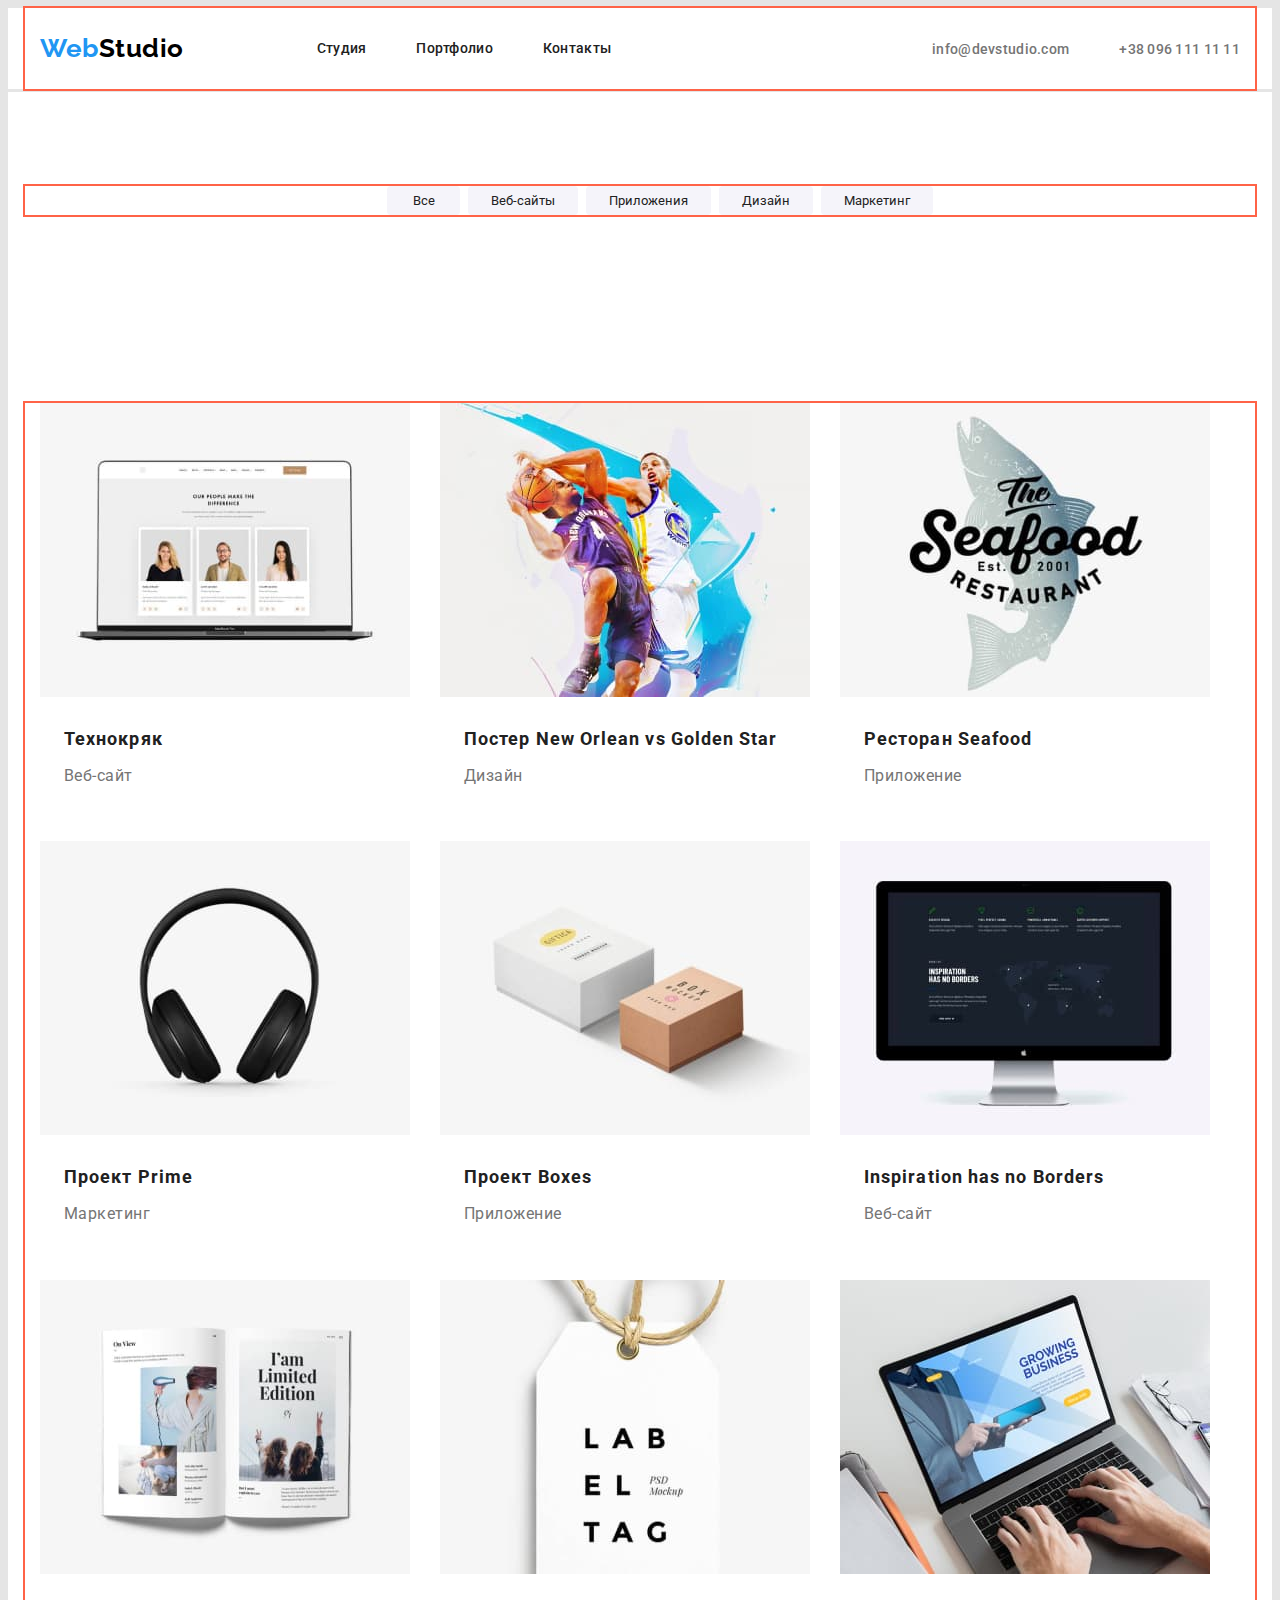
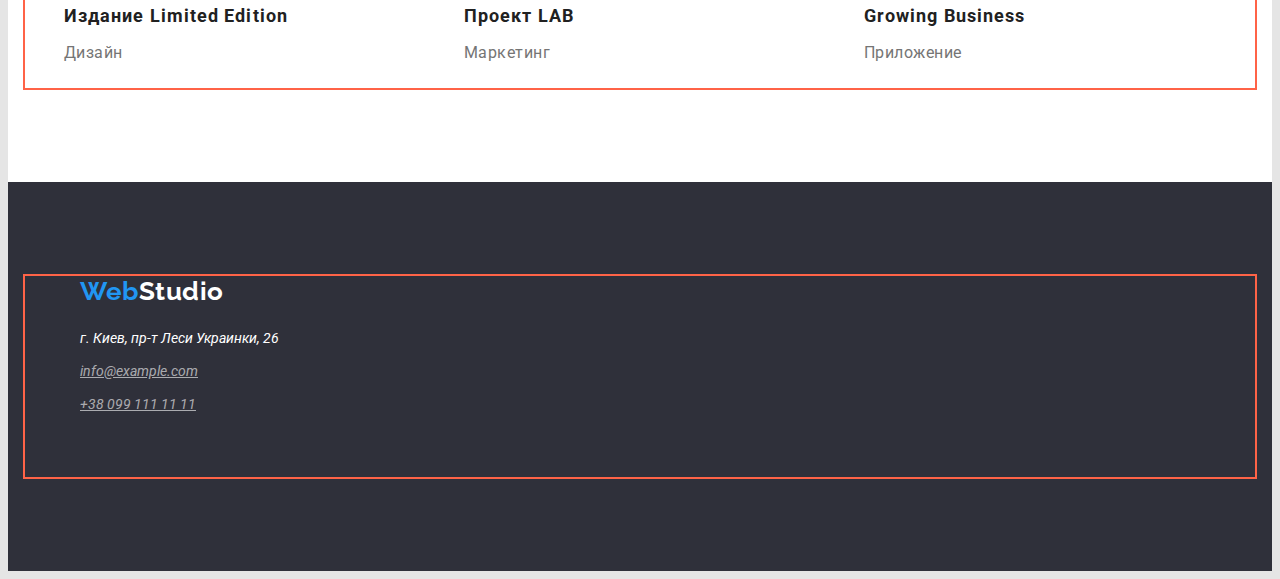
==== portfolio.html @ 7c9571c8 "Добавляет стили для геометрии и позиционирование с Flexbox" ====
<!DOCTYPE html>
<html lang="ru">
<head>
    <meta charset="UTF-8">
    <meta http-equiv="X-UA-Compatible" content="IE=edge">
    <meta name="viewport" content="width=device-width, initial-scale=1.0">
    <title>Document</title>
    <link rel="preconnect" href="https://fonts.googleapis.com">
    <link rel="preconnect" href="https://fonts.gstatic.com" crossorigin>
    <link href="https://fonts.googleapis.com/css2?family=Raleway:wght@700&family=Roboto:wght@400;500;700;900&display=swap" rel="stylesheet">
    <link rel="stylesheet" href="https://cdnjs.cloudflare.com/ajax/libs/modern-normalize/1.1.0/modern-normalize.min.css" integrity="sha512-wpPYUAdjBVSE4KJnH1VR1HeZfpl1ub8YT/NKx4PuQ5NmX2tKuGu6U/JRp5y+Y8XG2tV+wKQpNHVUX03MfMFn9Q==" crossorigin="anonymous" referrerpolicy="no-referrer" />
    <link rel="stylesheet" href="./css/styles.css"/>
</head>
<body>
     <!-- Шапка сайта -->
     <header class="page-header">
        <div class="container basic-nav">
        <a href="/" class="logo"><span class="web-logo">Web</span>Studio</a>
        <nav>
            <ul class="site-nav list">
                <li class="item"><a href="./index.html" class="link">Студия</a></li>
                <li class="item"><a href="./portfolio.html" class="link">Портфолио</a></li>
                <li class="item"><a href="/Контакты" class="link">Контакты</a></li>
            </ul>
        </nav> 
            <ul class="contact-nav list">
                <li class="item"><a href="mailto:info@devstudio.com" class="link">info@devstudio.com</a></li>
                <li class="item"><a href="tel:+380961111111" class="link">+38 096 111 11 11</a></li>
            </ul>
        </div>
    </header>
    <main>
     <!-- Кнопкы -->
        <section class="section btn">
            <div class="container">
            <h1 class="hide">Проекты</h1>
            <ul class="filters list">
                <li class="item"> <button type="button" class="portfolio-button">Все</button></li>
                <li class="item"> <button type="button" class="portfolio-button">Веб-сайты</button></li>
                <li class="item"> <button type="button" class="portfolio-button">Приложения</button></li>
                <li class="item"> <button type="button" class="portfolio-button">Дизайн</button></li>
                <li class="item"> <button type="button" class="portfolio-button">Маркетинг</button></li>
            </ul>
        </div>
        </section>
     <!-- Проекты --> 
        <section class="section project">
            <div class="container">
            <ul class="projects list">
                <li class="item">
                    <img src="./images/img11.jpg"
                    alt="Ноутбук"
                    width="370"/>
                    <div class="content">
                    <h2 class="title">Технокряк</h2>
                    <p class="paper">Веб-сайт</p>
                </div>
                </li>
                <li class="item">
                    <img src="./images/img21.jpg"
                    alt="Баскетболисты"
                    width="370"/>
                    <div class="content">
                    <h2 class="title">Постер New Orlean vs Golden Star</h2>
                    <p class="paper">Дизайн</p>
                    </div>
                </li>
                <li class="item">
                    <img src="./images/img31.jpg"
                    alt="Логотип ресторана"
                    width="370"/>
                    <div class="content">
                    <h2 class="title">Ресторан Seafood</h2>
                    <p class="paper">Приложение</p>
                    </div>
                </li>
                <li class="item">
                    <img src="./images/img41.jpg"
                    alt="Наушники"
                    width="370"/>
                    <div class="content">
                    <h2 class="title">Проект Prime</h2>
                    <p class="paper">Маркетинг</p>
                    </div>
                </li>
                <li class="item">
                    <img src="./images/img51.jpg"
                    alt="Коробки"
                    width="370"/>
                    <div class="content">
                    <h2 class="title">Проект Boxes</h2>
                    <p class="paper">Приложение</p>
                    </div>
                </li>
                <li class="item">
                    <img src="./images/img61.jpg"
                    alt="Монитор"
                    width="370"/>
                    <div class="content">
                    <h2 class="title">Inspiration has no Borders</h2>
                    <p class="paper">Веб-сайт</p>
                    </div>
                </li>
                <li class="item">
                    <img src="./images/img71.jpg"
                    alt="Журнал"
                    width="370"/>
                    <div class="content">
                    <h2 class="title">Издание Limited Edition</h2>
                    <p class="paper">Дизайн</p>
                    </div>
                </li>
                <li class="item">
                    <img src="./images/img81.jpg"
                    alt="Лейбл"
                    width="370"/>
                    <div class="content">
                    <h2 class="title">Проект LAB</h2>
                    <p class="paper">Маркетинг</p>
                    </div>
                </li>
                <li class="item">
                    <img src="./images/img91.jpg"
                    alt="Компьютер"
                    width="370"/>
                    <div class="content">
                    <h2 class="title">Growing Business</h2>
                    <p class="paper">Приложение</p>
                    </div>
                </li>
            </ul>
        </div>
        </section>

    </main>
    <footer class="footer section">
        <div class="container footer-li">
        <a href="/" class="logo logo-footer"><span class="web-logo">Web</span><span class="studio-logo">Studio</span></a>
        <address>
            <ul class="footer-nav list ">
                <li class="item">г. Киев, пр-т Леси Украинки, 26</li>
                <li class="item"><a href="mailto:info@example.com" class="link">info@example.com</a></li>
                <li class="item"><a href="tel:+380991111111" class="link">+38 099 111 11 11</a></li>
            </ul> 
        </div>
        </address>
    </footer>
</body>
</html>
---- css/styles.css ----
:root {
    --primary-text-color: #757575;
    --primary-background-color: #E5E5E5;
    --accent-color: #2196F3;
    --primary-white-color: #FFFFFF;
    --primary-section-color: #2F303A;
    --primary-title-color: #212121;
    --primary-black-color: #000000;
}

body {
    background-color: var(--primary-background-color);
    color: var(--primary-text-color);
    font-family: Roboto, Helvetica, sans-serif;
}

h1,
h2,
h3,
p,
ul {
    margin: 0;
}

.hide {
    display: none;
}

.list {
    list-style: none;
}

  /* Site nav */ 

.logo {
    color: var(--primary-black-color);
    font-family: Raleway, sans-serif;
    font-size: 26px;
    font-weight: 700;
    line-height: 1.2;
    letter-spacing: 0.02em;
    text-decoration: none;
}

.web-logo{
    color: var(--accent-color);
}

.studio-logo {
    color: var(--primary-white-color);
}

 /* Page-header */

 .page-header {
     background-color: var(--primary-white-color);
     border-bottom: 3px solid var(--primary-background-color);
 }

 /* Basic-nav*/

.basic-nav {
    display: flex;
    align-items: center;
}

  /* Container*/ 

 .container {
     margin-left: auto;
     margin-right: auto;
     width: 1200px;
     padding-left: 15px;
     padding-right: 15px;
     
     outline: 2px solid tomato;
 }

.site-nav .link {
     display: block;
     padding-top: 32px;
     padding-bottom: 32px;

    color: var(--primary-title-color);
    font-size: 14px;
    font-weight: 500;
    line-height: 1.2;
    letter-spacing: 0.02em;
    text-decoration: none;
}

.site-nav {
    display: flex;
    margin-left: 93px;
}

.site-nav .item:not(:last-child) {
    margin-right: 50px;
}
 
.site-nav .link:hover,
.site-nav .link:focus {
    color: var(--accent-color);
}

 /* Contact nav*/

.contact-nav .link {
    color: var(--primary-text-color);
    font-size: 14px;
    font-weight: 500;
    line-height: 1.2;
    letter-spacing: 0.02em;
    text-decoration: none;
}

.contact-nav {
    display: flex;
    margin-left: auto;
}

.contact-nav .item + .item {
    margin-left: 50px;
}

.contact-nav .link:hover,
.contact-nav .link:focus {
    color: var(--accent-color);
}

.title {
    color: var(--primary-title-color);
}

 /*Hero*/

.hero { 
    text-align: center;
    background-color: var(--primary-section-color);
}

.hero-title {
    color: var(--primary-white-color);
    font-size: 44px;
    font-weight: 900;
    line-height: 1.4;
    letter-spacing: 0.06em;

    margin-bottom: 35px;
}

  /* Section*/

.section {
    padding-top: 94px;
    padding-bottom: 94px;
}

 /*Skills*/

 .skill  {
    background-color: var(--primary-white-color);
 } 

 .skills {
    display: flex;
    margin-right: -15px;
 }

.skills .item {
    width: 270px;
    margin-right: 15px;
}

.skills .title {
    font-size: 14px;
    font-weight: 700;
    line-height: 1.2;
    letter-spacing: 0.03em;
    text-align: left;

    margin-bottom: 10px;
}

.skills .paper { 
    font-size: 14px;
    line-height: 1.7;
    letter-spacing: 0.03em;
    text-align: left;
}

 /*Work*/

.work {
    background-color: var(--primary-white-color);
}

.work .title {
    font-size: 36px;
    font-weight: 700;
    line-height: 1.2;
    letter-spacing: 0.03em;
    text-align: center;

    margin-bottom: 50px;
}

.work-li { 
    display: flex;
    padding: 0;
}

.work-li .item {
    margin-right: 30px;

}

.work-li .item:nth-child(3n) {
   margin-right: 0;
}

 /*Team*/

.team .main-title { 
    color: var(--primary-black-color);
    font-size: 36px;
    font-weight: 700;
    line-height: 1.2;
    letter-spacing: 0.03em;
    text-align: center;

    margin-bottom: 50px;
}

.team {
    display: flex;
    padding: 0;

}

.team .item {
    background-color: var(--primary-white-color);
    border-bottom: 1px solid ;
    border-radius: 3px;
    margin-bottom: 94px;
    margin-right: 30px;
}

.team .item:last-child {
    margin-right: 0;
}

.name {
    text-align: center;
    margin-top: 30px;
    margin-bottom: 30px;
}

.team .title {
    font-size: 16px;
    font-weight: 500;
    line-height: 1.2;
    letter-spacing: 0.03em;

    margin-bottom: 10px;
}

.team .paper {
    font-size: 16px;
    line-height: 1.2;
    letter-spacing: 0.03em;

    margin-bottom: 30px;
}

 /*Button*/

.primary-button {
    display: inline-block;
    border-radius: 4px;
    padding: 10px 32px;
    min-width: 200px;
    text-align: center;
    min-height: 50px;
    
    color: var(--primary-white-color);
    background-color: var(--accent-color);
    border: 1px solid transparent;
    font-family: inherit;
    cursor: pointer;
}

.primary-button:hover,
.primary-button:focus {
    background-color: var(--primary-white-color);
    color: var(--accent-color);
}

.portfolio-button {
    display: inline-block;
    border-radius: 4px;
    padding: 6px 22px;
    min-width: 73px;
    text-align: center;

    color: var(--primary-title-color);
    background-color: #F5F4FA;
    border: 1px solid transparent;
    cursor: pointer;
    font-family: inherit;
}

.btn {
    background-color: var(--primary-white-color);
}

.filters {
    display: flex;
    justify-content: center;
}

.filters .item {
    margin-right: 8px;
}

.filters .item:last-child {
margin-right: 0;
}

.filters .portfolio-button:hover,
.filters .portfolio-button:focus {
    background-color :var(--accent-color);
}

 /*Projects*/

.project {
    background-color: var(--primary-white-color);
}
 
.projects {
    display: flex;
    flex-wrap: wrap;
    padding: 0;
}

.projects .item {
    width: 370px;
    margin-right: 30px;
    margin-bottom: 30px;
}

.projects .item:nth-child(3n) {
    margin-right: 0;
}

.projects .item:nth-last-child(-n+3) {
    margin-bottom: 0;
}

.projects .title {
    font-size: 18px;
    font-weight: 700;
    line-height: 2;
    letter-spacing: 0.06em;
    
    margin-bottom: 4px;
}

.projects .paper {
    font-size: 16px;
    line-height: 1.9;
    letter-spacing: 0.03em;

    margin-bottom: 20px;
}

.content {
    margin: 20px 24px;
}

 /*Footer nav*/

.footer {
    background-color: var(--primary-section-color);
}

.logo-footer {
    display: block;
    margin-bottom: 20px;
    margin-left: 40px;
}

.footer-li {
   display: flex;
   flex-direction: column;
}

.footer-li .item {
    margin-bottom: 9px;
    display: block;
}

.footer-li .item:last-child {
    margin-bottom: 60px;
}

 .footer-nav {
    color: var(--primary-white-color);
    font-size: 14px;
    line-height: 1.7;
}

.footer-nav .link {
    color: #FFFFFF99;
}

.footer-nav .link:hover,
.footer-nav .link:focus {
    color :var(--accent-color);
}
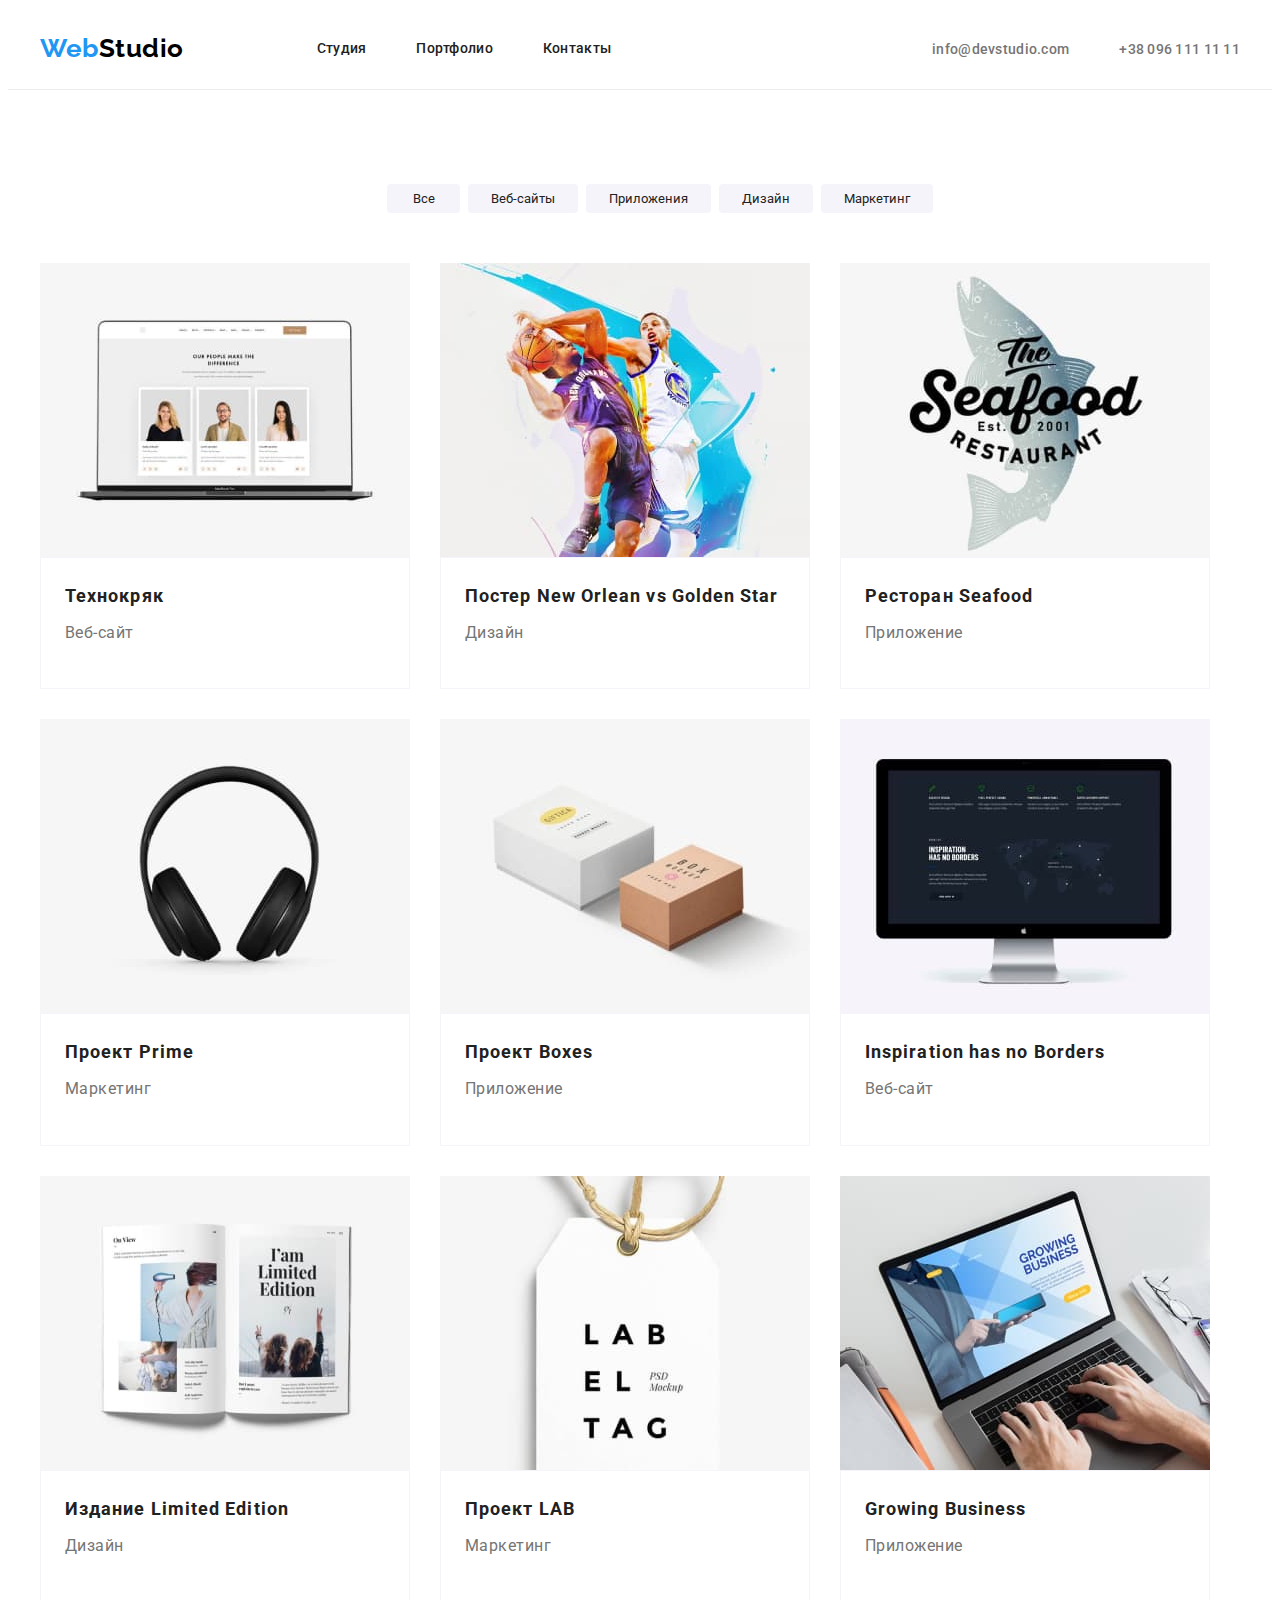
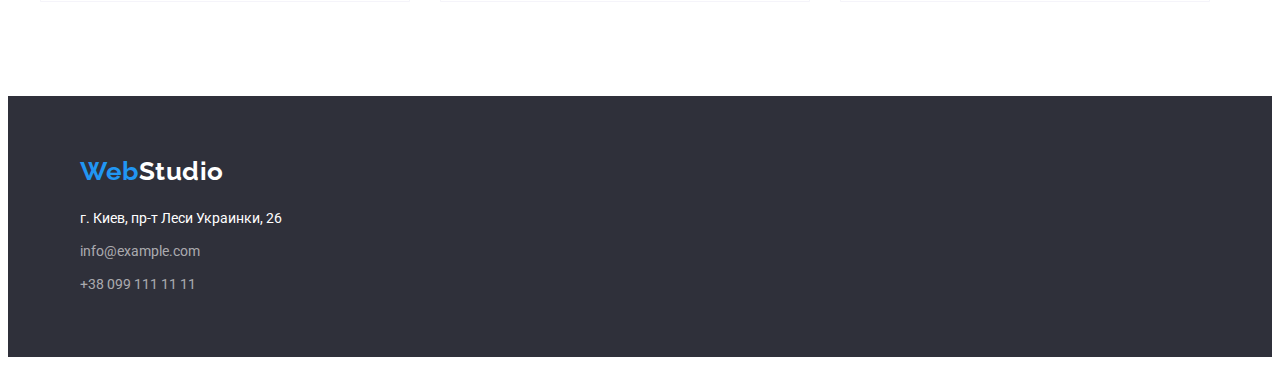
==== commit 6b7328ee: "Меняет стили" ====
--- a/portfolio.html
+++ b/portfolio.html
@@ -1,5 +1,6 @@
 <!DOCTYPE html>
 <html lang="ru">
+
 <head>
     <meta charset="UTF-8">
     <meta http-equiv="X-UA-Compatible" content="IE=edge">
@@ -7,22 +8,27 @@
     <title>Document</title>
     <link rel="preconnect" href="https://fonts.googleapis.com">
     <link rel="preconnect" href="https://fonts.gstatic.com" crossorigin>
-    <link href="https://fonts.googleapis.com/css2?family=Raleway:wght@700&family=Roboto:wght@400;500;700;900&display=swap" rel="stylesheet">
-    <link rel="stylesheet" href="https://cdnjs.cloudflare.com/ajax/libs/modern-normalize/1.1.0/modern-normalize.min.css" integrity="sha512-wpPYUAdjBVSE4KJnH1VR1HeZfpl1ub8YT/NKx4PuQ5NmX2tKuGu6U/JRp5y+Y8XG2tV+wKQpNHVUX03MfMFn9Q==" crossorigin="anonymous" referrerpolicy="no-referrer" />
-    <link rel="stylesheet" href="./css/styles.css"/>
+    <link
+        href="https://fonts.googleapis.com/css2?family=Raleway:wght@700&family=Roboto:wght@400;500;700;900&display=swap"
+        rel="stylesheet">
+    <link rel="stylesheet" href="https://cdnjs.cloudflare.com/ajax/libs/modern-normalize/1.1.0/modern-normalize.min.css"
+        integrity="sha512-wpPYUAdjBVSE4KJnH1VR1HeZfpl1ub8YT/NKx4PuQ5NmX2tKuGu6U/JRp5y+Y8XG2tV+wKQpNHVUX03MfMFn9Q=="
+        crossorigin="anonymous" referrerpolicy="no-referrer" />
+    <link rel="stylesheet" href="./css/styles.css" />
 </head>
+
 <body>
-     <!-- Шапка сайта -->
-     <header class="page-header">
+    <!-- Шапка сайта -->
+    <header class="page-header">
         <div class="container basic-nav">
-        <a href="/" class="logo"><span class="web-logo">Web</span>Studio</a>
-        <nav>
-            <ul class="site-nav list">
-                <li class="item"><a href="./index.html" class="link">Студия</a></li>
-                <li class="item"><a href="./portfolio.html" class="link">Портфолио</a></li>
-                <li class="item"><a href="/Контакты" class="link">Контакты</a></li>
-            </ul>
-        </nav> 
+            <a href="/" class="logo"><span class="web-logo">Web</span>Studio</a>
+            <nav>
+                <ul class="site-nav list">
+                    <li class="item"><a href="./index.html" class="link">Студия</a></li>
+                    <li class="item"><a href="./portfolio.html" class="link">Портфолио</a></li>
+                    <li class="item"><a href="/Контакты" class="link">Контакты</a></li>
+                </ul>
+            </nav>
             <ul class="contact-nav list">
                 <li class="item"><a href="mailto:info@devstudio.com" class="link">info@devstudio.com</a></li>
                 <li class="item"><a href="tel:+380961111111" class="link">+38 096 111 11 11</a></li>
@@ -30,120 +36,102 @@
         </div>
     </header>
     <main>
-     <!-- Кнопкы -->
-        <section class="section btn">
+        <!-- Кнопкы -->
+        <section class="section filters-progects">
             <div class="container">
-            <h1 class="hide">Проекты</h1>
-            <ul class="filters list">
-                <li class="item"> <button type="button" class="portfolio-button">Все</button></li>
-                <li class="item"> <button type="button" class="portfolio-button">Веб-сайты</button></li>
-                <li class="item"> <button type="button" class="portfolio-button">Приложения</button></li>
-                <li class="item"> <button type="button" class="portfolio-button">Дизайн</button></li>
-                <li class="item"> <button type="button" class="portfolio-button">Маркетинг</button></li>
-            </ul>
-        </div>
-        </section>
-     <!-- Проекты --> 
-        <section class="section project">
-            <div class="container">
-            <ul class="projects list">
-                <li class="item">
-                    <img src="./images/img11.jpg"
-                    alt="Ноутбук"
-                    width="370"/>
-                    <div class="content">
-                    <h2 class="title">Технокряк</h2>
-                    <p class="paper">Веб-сайт</p>
-                </div>
-                </li>
-                <li class="item">
-                    <img src="./images/img21.jpg"
-                    alt="Баскетболисты"
-                    width="370"/>
-                    <div class="content">
-                    <h2 class="title">Постер New Orlean vs Golden Star</h2>
-                    <p class="paper">Дизайн</p>
-                    </div>
-                </li>
-                <li class="item">
-                    <img src="./images/img31.jpg"
-                    alt="Логотип ресторана"
-                    width="370"/>
-                    <div class="content">
-                    <h2 class="title">Ресторан Seafood</h2>
-                    <p class="paper">Приложение</p>
-                    </div>
-                </li>
-                <li class="item">
-                    <img src="./images/img41.jpg"
-                    alt="Наушники"
-                    width="370"/>
-                    <div class="content">
-                    <h2 class="title">Проект Prime</h2>
-                    <p class="paper">Маркетинг</p>
-                    </div>
-                </li>
-                <li class="item">
-                    <img src="./images/img51.jpg"
-                    alt="Коробки"
-                    width="370"/>
-                    <div class="content">
-                    <h2 class="title">Проект Boxes</h2>
-                    <p class="paper">Приложение</p>
-                    </div>
-                </li>
-                <li class="item">
-                    <img src="./images/img61.jpg"
-                    alt="Монитор"
-                    width="370"/>
-                    <div class="content">
-                    <h2 class="title">Inspiration has no Borders</h2>
-                    <p class="paper">Веб-сайт</p>
-                    </div>
-                </li>
-                <li class="item">
-                    <img src="./images/img71.jpg"
-                    alt="Журнал"
-                    width="370"/>
-                    <div class="content">
-                    <h2 class="title">Издание Limited Edition</h2>
-                    <p class="paper">Дизайн</p>
-                    </div>
-                </li>
-                <li class="item">
-                    <img src="./images/img81.jpg"
-                    alt="Лейбл"
-                    width="370"/>
-                    <div class="content">
-                    <h2 class="title">Проект LAB</h2>
-                    <p class="paper">Маркетинг</p>
-                    </div>
-                </li>
-                <li class="item">
-                    <img src="./images/img91.jpg"
-                    alt="Компьютер"
-                    width="370"/>
-                    <div class="content">
-                    <h2 class="title">Growing Business</h2>
-                    <p class="paper">Приложение</p>
-                    </div>
-                </li>
-            </ul>
-        </div>
+                <h1 class="hide">Проекты</h1>
+                <ul class="filters list">
+                    <li class="item"> <button type="button" class="portfolio-button">Все</button></li>
+                    <li class="item"> <button type="button" class="portfolio-button">Веб-сайты</button></li>
+                    <li class="item"> <button type="button" class="portfolio-button">Приложения</button></li>
+                    <li class="item"> <button type="button" class="portfolio-button">Дизайн</button></li>
+                    <li class="item"> <button type="button" class="portfolio-button">Маркетинг</button></li>
+                </ul>
+                <!-- Проекты -->
+                <ul class="projects list">
+                    <li class="item">
+                        <img src="./images/img11.jpg" alt="Ноутбук" width="370" />
+                        <div class="content">
+                            <h2 class="projects-title">Технокряк</h2>
+                            <p class="description">Веб-сайт</p>
+                        </div>
+                    </li>
+                    <li class="item">
+                        <img src="./images/img21.jpg" alt="Баскетболисты" width="370" />
+                        <div class="content">
+                            <h2 class="projects-title">Постер New Orlean vs Golden Star</h2>
+                            <p class="description">Дизайн</p>
+                        </div>
+                    </li>
+                    <li class="item">
+                        <img src="./images/img31.jpg" alt="Логотип ресторана" width="370" />
+                        <div class="content">
+                            <h2 class="projects-title">Ресторан Seafood</h2>
+                            <p class="description">Приложение</p>
+                        </div>
+                    </li>
+                    <li class="item">
+                        <img src="./images/img41.jpg" alt="Наушники" width="370" />
+                        <div class="content">
+                            <h2 class="projects-title">Проект Prime</h2>
+                            <p class="description">Маркетинг</p>
+                        </div>
+                    </li>
+                    <li class="item">
+                        <img src="./images/img51.jpg" alt="Коробки" width="370" />
+                        <div class="content">
+                            <h2 class="projects-title">Проект Boxes</h2>
+                            <p class="description">Приложение</p>
+                        </div>
+                    </li>
+                    <li class="item">
+                        <img src="./images/img61.jpg" alt="Монитор" width="370" />
+                        <div class="content">
+                            <h2 class="projects-title">Inspiration has no Borders</h2>
+                            <p class="description">Веб-сайт</p>
+                        </div>
+                    </li>
+                    <li class="item">
+                        <img src="./images/img71.jpg" alt="Журнал" width="370" />
+                        <div class="content">
+                            <h2 class="projects-title">Издание Limited Edition</h2>
+                            <p class="description">Дизайн</p>
+                        </div>
+                    </li>
+                    <li class="item">
+                        <img src="./images/img81.jpg" alt="Лейбл" width="370" />
+                        <div class="content">
+                            <h2 class="projects-title">Проект LAB</h2>
+                            <p class="description">Маркетинг</p>
+                        </div>
+                    </li>
+                    <li class="item">
+                        <img src="./images/img91.jpg" alt="Компьютер" width="370" />
+                        <div class="content">
+                            <h2 class="projects-title">Growing Business</h2>
+                            <p class="description">Приложение</p>
+                        </div>
+                    </li>
+                </ul>
+            </div>
         </section>
 
     </main>
     <footer class="footer section">
         <div class="container footer-li">
-        <a href="/" class="logo logo-footer"><span class="web-logo">Web</span><span class="studio-logo">Studio</span></a>
-        <address>
-            <ul class="footer-nav list ">
-                <li class="item">г. Киев, пр-т Леси Украинки, 26</li>
-                <li class="item"><a href="mailto:info@example.com" class="link">info@example.com</a></li>
-                <li class="item"><a href="tel:+380991111111" class="link">+38 099 111 11 11</a></li>
-            </ul> 
+            <a href="/" class="logo logo-footer"><span class="web-logo">Web</span><span
+                    class="studio-logo">Studio</span></a>
+            <address>
+                <ul class="footer-nav list ">
+                    <li class="item"><a href="г. Киев, пр-т Леси Украинки, 26" class="link"><span class="adress-map">г.
+                                Киев, пр-т Леси
+                                Украинки, 26</span></a></li>
+                    <li class="item"><a href="mailto:info@example.com" class="link">info@example.com</a></li>
+                    <li class="item"><a href="tel:+380991111111" class="link">+38 099 111 11 11</a></li>
+                </ul>
         </div>
         </address>
     </footer>
 </body>
+
 </html>--- a/css/styles.css
+++ b/css/styles.css
@@ -1,6 +1,6 @@
 :root {
     --primary-text-color: #757575;
-    --primary-background-color: #E5E5E5;
+    --primary-background-color: #F5F4FA;
     --accent-color: #2196F3;
     --primary-white-color: #FFFFFF;
     --primary-section-color: #2F303A;
@@ -9,7 +9,7 @@
 }
 
 body {
-    background-color: var(--primary-background-color);
+    background-color: var(--primary-white-color);
     color: var(--primary-text-color);
     font-family: Roboto, Helvetica, sans-serif;
 }
@@ -50,11 +50,16 @@
     color: var(--primary-white-color);
 }
 
+img {
+    display: block;
+    max-width: 100%;
+    height: auto;
+}
+
  /* Page-header */
 
  .page-header {
-     background-color: var(--primary-white-color);
-     border-bottom: 3px solid var(--primary-background-color);
+     border-bottom: 1px solid #ECECEC;
  }
 
  /* Basic-nav*/
@@ -72,8 +77,6 @@
      width: 1200px;
      padding-left: 15px;
      padding-right: 15px;
-     
-     outline: 2px solid tomato;
  }
 
 .site-nav .link {
@@ -128,13 +131,10 @@
     color: var(--accent-color);
 }
 
-.title {
-    color: var(--primary-title-color);
-}
-
  /*Hero*/
 
 .hero { 
+    padding: 200px 0;
     text-align: center;
     background-color: var(--primary-section-color);
 }
@@ -158,31 +158,30 @@
 
  /*Skills*/
 
- .skill  {
-    background-color: var(--primary-white-color);
- } 
-
- .skills {
+ .advantage {
     display: flex;
     margin-right: -15px;
+    padding: 0;
  }
 
-.skills .item {
+.advantage .item {
     width: 270px;
     margin-right: 15px;
 }
 
-.skills .title {
+.advantage-title {
+    color: var(--primary-title-color);
     font-size: 14px;
     font-weight: 700;
     line-height: 1.2;
     letter-spacing: 0.03em;
     text-align: left;
+    text-transform: uppercase;
 
     margin-bottom: 10px;
 }
 
-.skills .paper { 
+.advantage .paper { 
     font-size: 14px;
     line-height: 1.7;
     letter-spacing: 0.03em;
@@ -191,11 +190,9 @@
 
  /*Work*/
 
-.work {
-    background-color: var(--primary-white-color);
-}
-
-.work .title {
+.work-title,
+.team-title {
+    color: var(--primary-title-color);
     font-size: 36px;
     font-weight: 700;
     line-height: 1.2;
@@ -205,43 +202,34 @@
     margin-bottom: 50px;
 }
 
-.work-li { 
+.work-list { 
     display: flex;
     padding: 0;
 }
-
-.work-li .item {
+ 
+.work-list .item {
     margin-right: 30px;
-
-}
-
-.work-li .item:nth-child(3n) {
+}
+
+.work-list .item:nth-child(3n) {
    margin-right: 0;
 }
 
  /*Team*/
 
-.team .main-title { 
-    color: var(--primary-black-color);
-    font-size: 36px;
-    font-weight: 700;
-    line-height: 1.2;
-    letter-spacing: 0.03em;
-    text-align: center;
-
-    margin-bottom: 50px;
+.team-work {
+    background-color: var(--primary-background-color);
 }
 
 .team {
     display: flex;
     padding: 0;
-
 }
 
 .team .item {
     background-color: var(--primary-white-color);
     border-bottom: 1px solid ;
-    border-radius: 3px;
+    border-radius: 4px;
     margin-bottom: 94px;
     margin-right: 30px;
 }
@@ -250,13 +238,14 @@
     margin-right: 0;
 }
 
-.name {
+.names {
     text-align: center;
     margin-top: 30px;
     margin-bottom: 30px;
 }
 
-.team .title {
+.names-title {
+    color: var(--primary-title-color);
     font-size: 16px;
     font-weight: 500;
     line-height: 1.2;
@@ -265,7 +254,7 @@
     margin-bottom: 10px;
 }
 
-.team .paper {
+.profession {
     font-size: 16px;
     line-height: 1.2;
     letter-spacing: 0.03em;
@@ -302,6 +291,7 @@
     padding: 6px 22px;
     min-width: 73px;
     text-align: center;
+    margin-bottom: 50px;
 
     color: var(--primary-title-color);
     background-color: #F5F4FA;
@@ -310,10 +300,6 @@
     font-family: inherit;
 }
 
-.btn {
-    background-color: var(--primary-white-color);
-}
-
 .filters {
     display: flex;
     justify-content: center;
@@ -333,10 +319,6 @@
 }
 
  /*Projects*/
-
-.project {
-    background-color: var(--primary-white-color);
-}
  
 .projects {
     display: flex;
@@ -348,6 +330,13 @@
     width: 370px;
     margin-right: 30px;
     margin-bottom: 30px;
+    
+    border-color: #EEEEEE;
+    border-top-left-radius: 1px;
+    border-top-right-radius: 1px;
+    border-bottom-left-radius: 1px;
+    border-bottom-right-radius: 1px;
+    overflow: hidden;
 }
 
 .projects .item:nth-child(3n) {
@@ -358,7 +347,8 @@
     margin-bottom: 0;
 }
 
-.projects .title {
+.projects-title {
+    color: var(--primary-title-color);
     font-size: 18px;
     font-weight: 700;
     line-height: 2;
@@ -367,22 +357,24 @@
     margin-bottom: 4px;
 }
 
-.projects .paper {
+.description {
     font-size: 16px;
     line-height: 1.9;
     letter-spacing: 0.03em;
-
     margin-bottom: 20px;
 }
 
 .content {
-    margin: 20px 24px;
+    padding: 20px 24px;
+    border: 1px solid var(--primary-background-color);
 }
 
  /*Footer nav*/
 
 .footer {
     background-color: var(--primary-section-color);
+    padding-top: 60px;
+    padding-bottom: 60px;
 }
 
 .logo-footer {
@@ -402,17 +394,23 @@
 }
 
 .footer-li .item:last-child {
-    margin-bottom: 60px;
+    margin-bottom: 0;
 }
 
  .footer-nav {
     color: var(--primary-white-color);
     font-size: 14px;
     line-height: 1.7;
+    font-style: normal;
+}
+
+.adress-map {
+    color: var(--primary-white-color)
 }
 
 .footer-nav .link {
     color: #FFFFFF99;
+    text-decoration: none;
 }
 
 .footer-nav .link:hover,
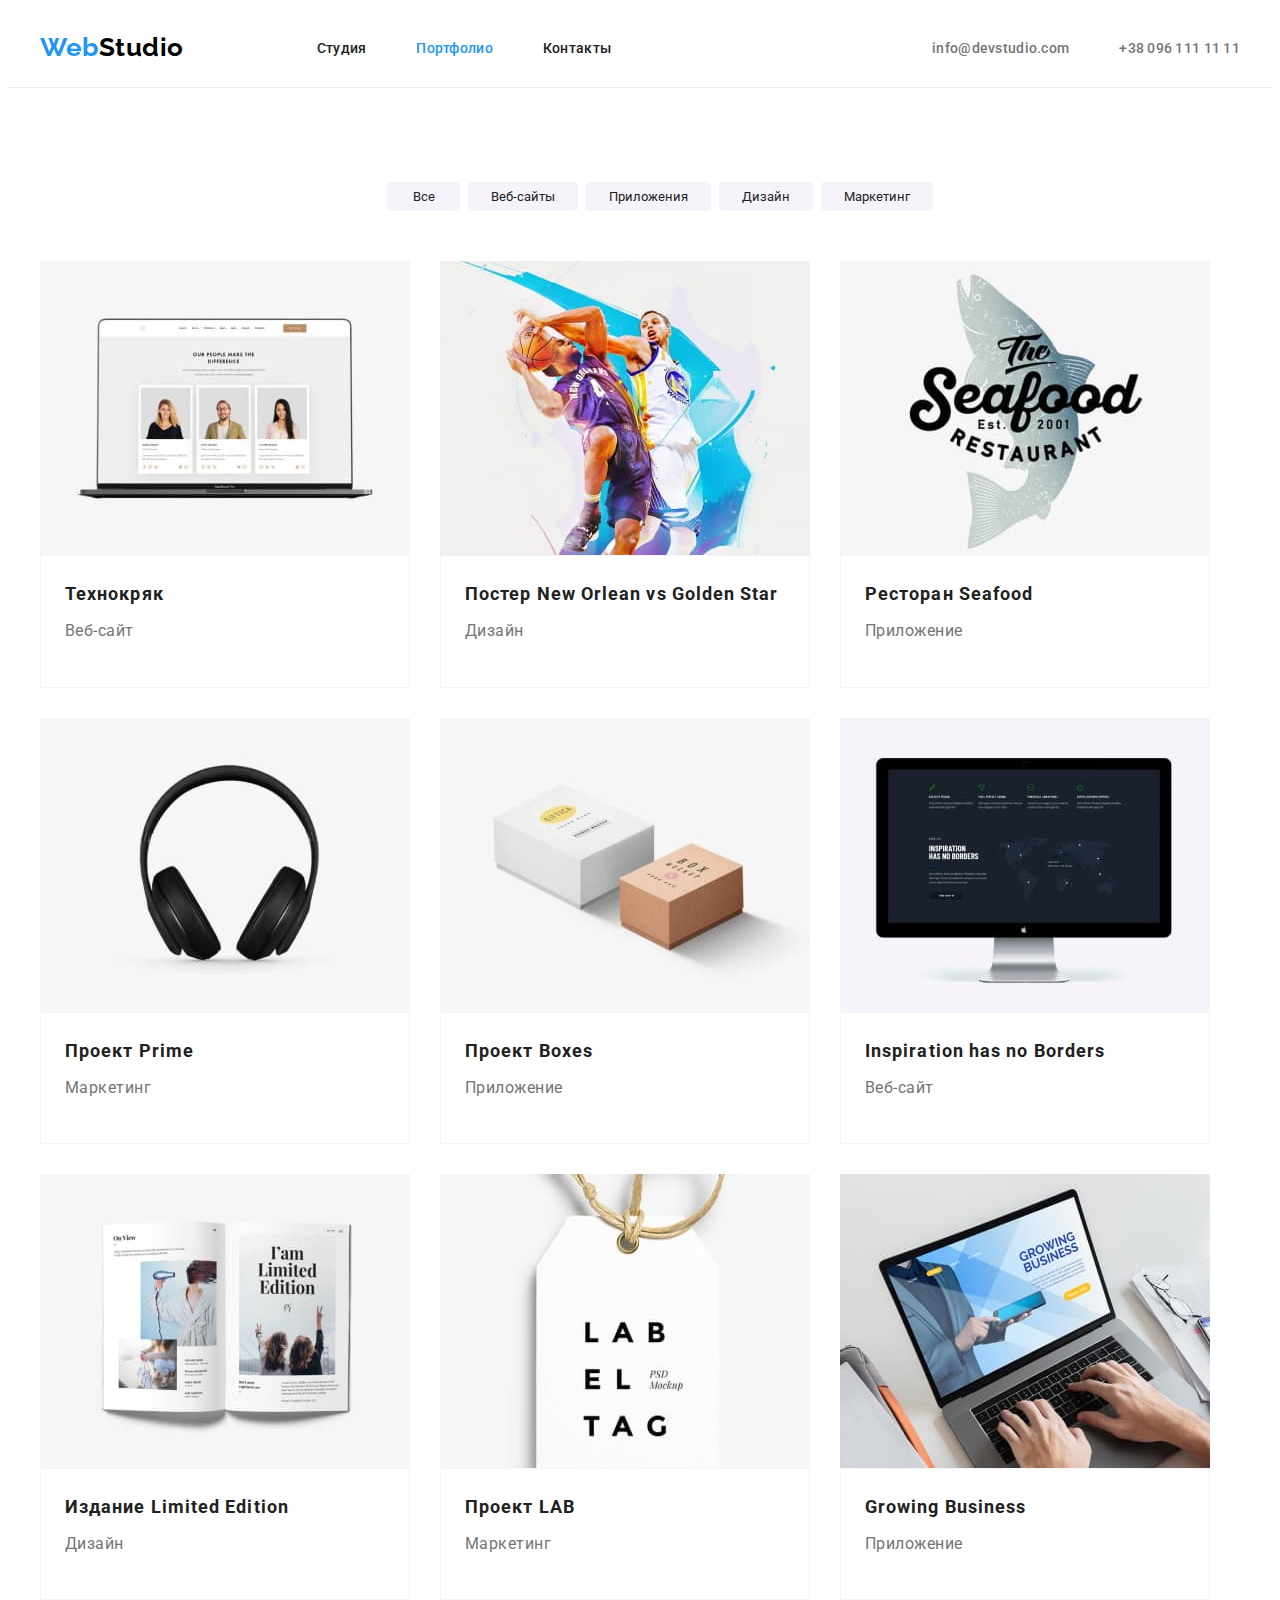
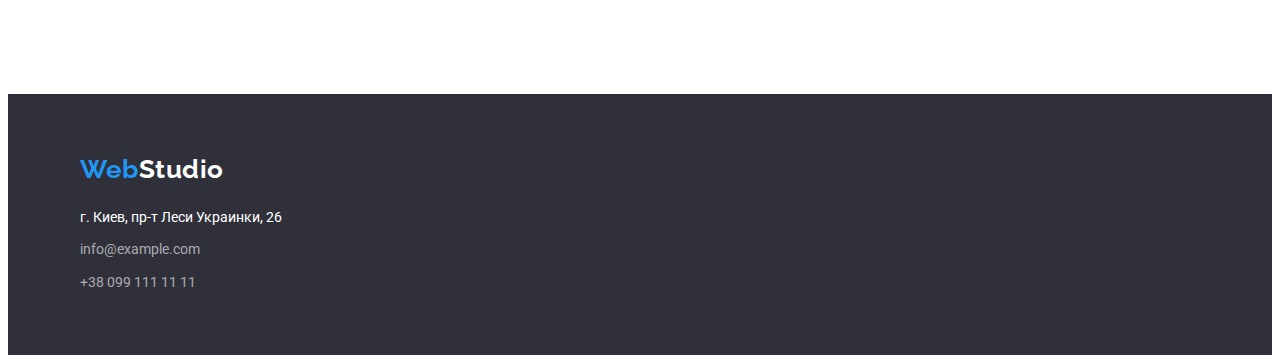
==== commit 20905790: "Меняет стили" ====
--- a/portfolio.html
+++ b/portfolio.html
@@ -25,7 +25,7 @@
             <nav>
                 <ul class="site-nav list">
                     <li class="item"><a href="./index.html" class="link">Студия</a></li>
-                    <li class="item"><a href="./portfolio.html" class="link">Портфолио</a></li>
+                    <li class="item"><a href="./portfolio.html" class="link current">Портфолио</a></li>
                     <li class="item"><a href="/Контакты" class="link">Контакты</a></li>
                 </ul>
             </nav>
--- a/css/styles.css
+++ b/css/styles.css
@@ -67,6 +67,7 @@
 .basic-nav {
     display: flex;
     align-items: center;
+    padding: 24px 0;
 }
 
   /* Container*/ 
@@ -80,10 +81,6 @@
  }
 
 .site-nav .link {
-     display: block;
-     padding-top: 32px;
-     padding-bottom: 32px;
-
     color: var(--primary-title-color);
     font-size: 14px;
     font-weight: 500;
@@ -100,7 +97,11 @@
 .site-nav .item:not(:last-child) {
     margin-right: 50px;
 }
- 
+
+.site-nav .link.current {
+    color: var(--accent-color);
+}
+
 .site-nav .link:hover,
 .site-nav .link:focus {
     color: var(--accent-color);
@@ -158,10 +159,10 @@
 
  /*Skills*/
 
- .advantage {
-    display: flex;
+.advantage {
+    display: flex;
+    justify-content: space-between;
     margin-right: -15px;
-    padding: 0;
  }
 
 .advantage .item {
@@ -190,6 +191,10 @@
 
  /*Work*/
 
+.work {
+    padding-top: 0;
+}
+
 .work-title,
 .team-title {
     color: var(--primary-title-color);
@@ -204,34 +209,26 @@
 
 .work-list { 
     display: flex;
-    padding: 0;
+    justify-content: space-between;
 }
  
-.work-list .item {
-    margin-right: 30px;
-}
-
-.work-list .item:nth-child(3n) {
-   margin-right: 0;
-}
-
  /*Team*/
 
 .team-work {
+    padding-top: 0;
     background-color: var(--primary-background-color);
 }
 
 .team {
     display: flex;
-    padding: 0;
+    justify-content: space-between;
 }
 
 .team .item {
     background-color: var(--primary-white-color);
-    border-bottom: 1px solid ;
-    border-radius: 4px;
-    margin-bottom: 94px;
-    margin-right: 30px;
+    border-radius: 0px 0px 4px 4px;
+    box-shadow: 0px 2px 1px 0px #00000033, 0px 1px 1px 0px #00000024, 0px 1px 3px 0px #0000001F;
+
 }
 
 .team .item:last-child {
@@ -305,16 +302,13 @@
     justify-content: center;
 }
 
-.filters .item {
+.filters .item:not(:last-child) {
     margin-right: 8px;
-}
-
-.filters .item:last-child {
-margin-right: 0;
 }
 
 .filters .portfolio-button:hover,
 .filters .portfolio-button:focus {
+    color: var(--primary-white-color);
     background-color :var(--accent-color);
 }
 
@@ -328,23 +322,22 @@
 
 .projects .item {
     width: 370px;
-    margin-right: 30px;
-    margin-bottom: 30px;
-    
+
     border-color: #EEEEEE;
     border-top-left-radius: 1px;
     border-top-right-radius: 1px;
     border-bottom-left-radius: 1px;
     border-bottom-right-radius: 1px;
+    border-top: none;
     overflow: hidden;
 }
 
-.projects .item:nth-child(3n) {
-    margin-right: 0;
-}
-
-.projects .item:nth-last-child(-n+3) {
-    margin-bottom: 0;
+.projects .item:not(:nth-child(3n)) {
+    margin-right: 30px;
+}
+
+.projects .item:not(:nth-last-child(-n+3)) {
+    margin-bottom: 30px;
 }
 
 .projects-title {
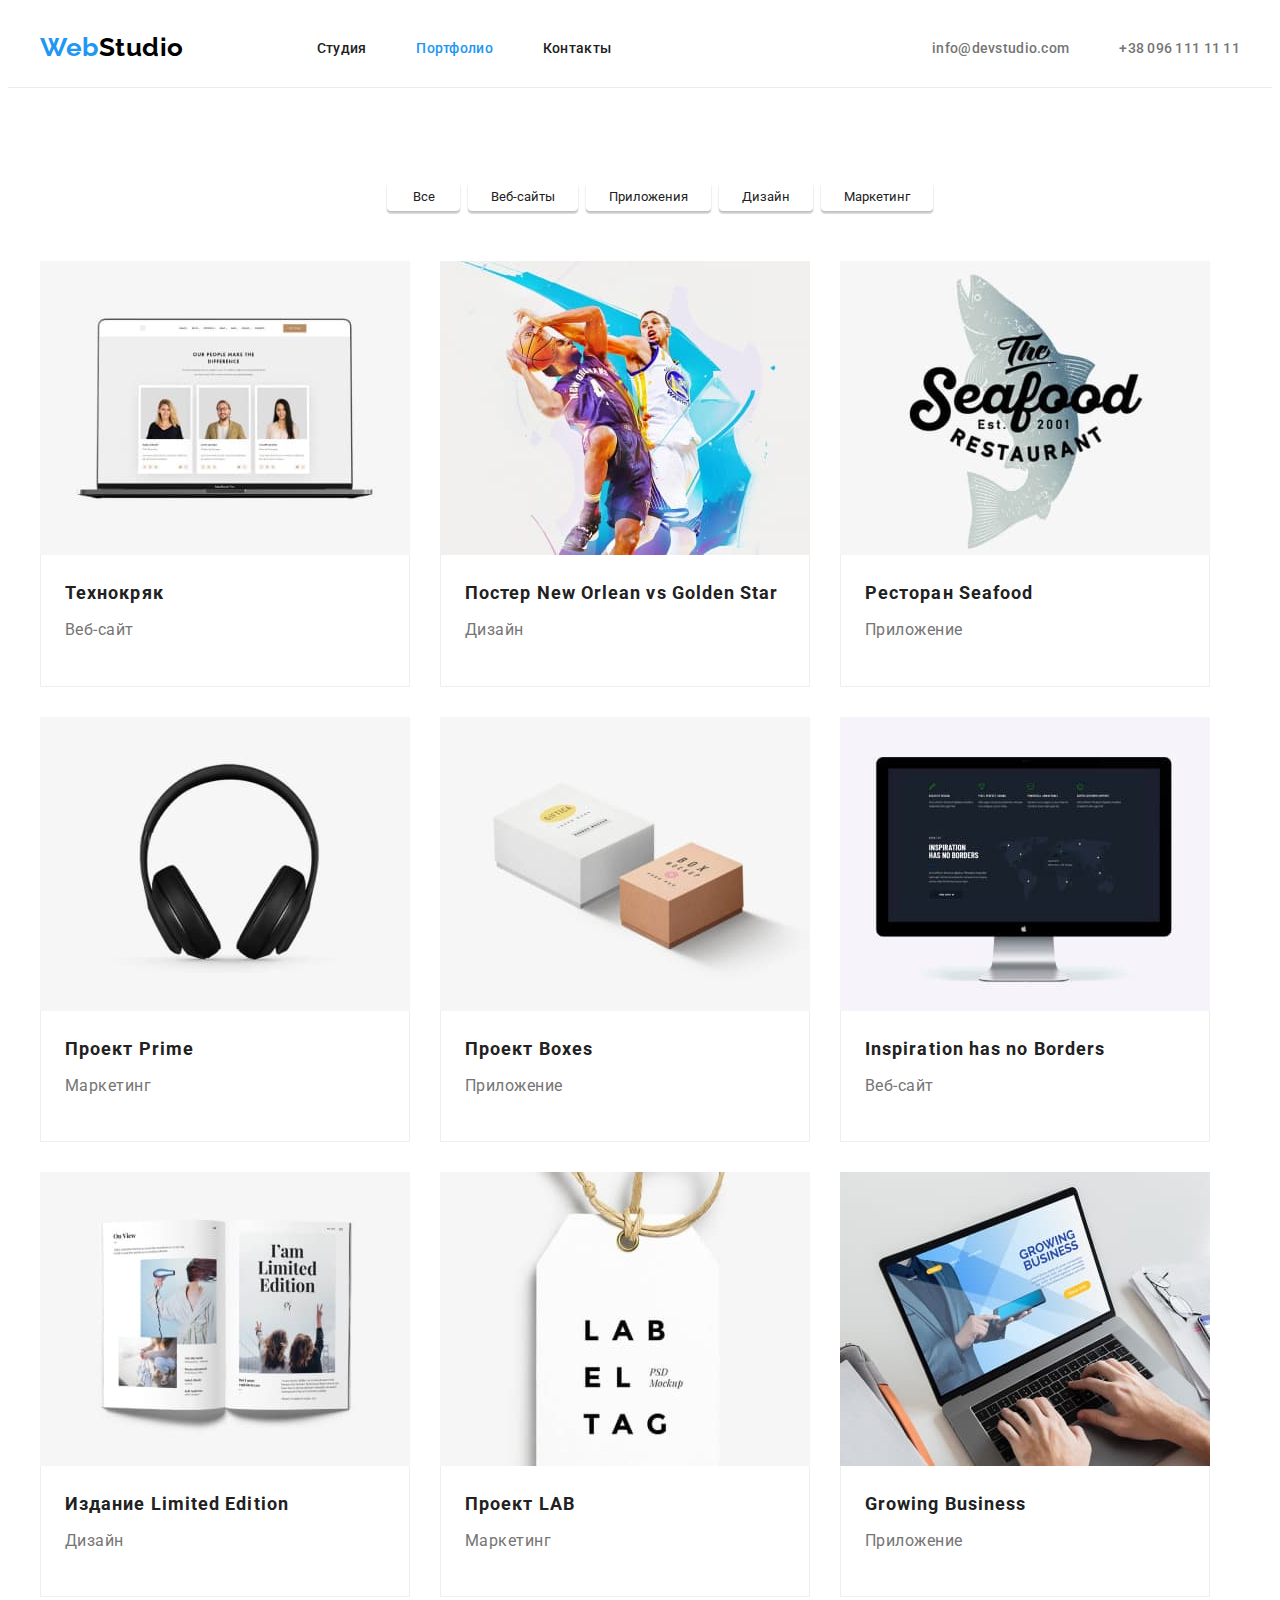
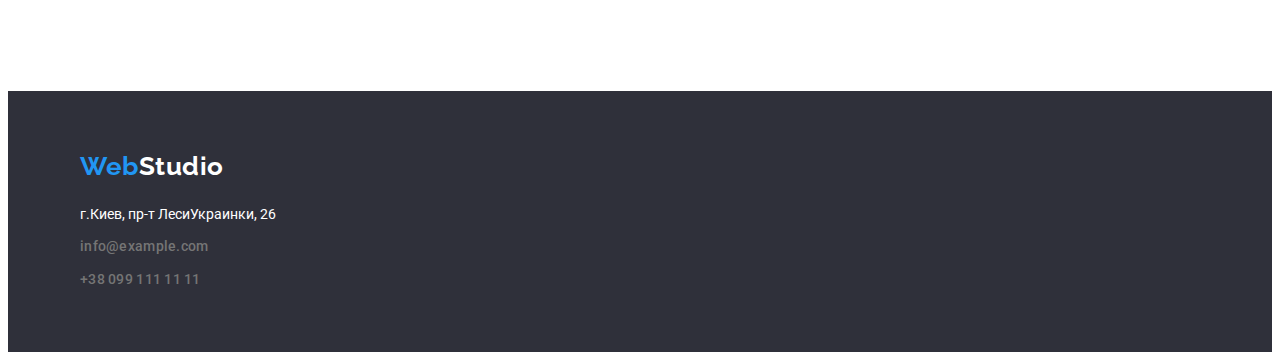
==== commit 6894a49c: "Меняет стили css" ====
--- a/portfolio.html
+++ b/portfolio.html
@@ -24,14 +24,14 @@
             <a href="/" class="logo"><span class="web-logo">Web</span>Studio</a>
             <nav>
                 <ul class="site-nav list">
-                    <li class="item"><a href="./index.html" class="link">Студия</a></li>
-                    <li class="item"><a href="./portfolio.html" class="link current">Портфолио</a></li>
-                    <li class="item"><a href="/Контакты" class="link">Контакты</a></li>
+                    <li class="item"><a href="./index.html" class="nav-link">Студия</a></li>
+                    <li class="item"><a href="./portfolio.html" class="nav-link current">Портфолио</a></li>
+                    <li class="item"><a href="/Контакты" class="nav-link">Контакты</a></li>
                 </ul>
             </nav>
             <ul class="contact-nav list">
-                <li class="item"><a href="mailto:info@devstudio.com" class="link">info@devstudio.com</a></li>
-                <li class="item"><a href="tel:+380961111111" class="link">+38 096 111 11 11</a></li>
+                <li class="item"><a href="mailto:info@devstudio.com" class="contact-link">info@devstudio.com</a></li>
+                <li class="item"><a href="tel:+380961111111" class="contact-link">+38 096 111 11 11</a></li>
             </ul>
         </div>
     </header>
@@ -118,16 +118,14 @@
 
     </main>
     <footer class="footer section">
-        <div class="container footer-li">
+        <div class="container footer-list">
             <a href="/" class="logo logo-footer"><span class="web-logo">Web</span><span
                     class="studio-logo">Studio</span></a>
             <address>
                 <ul class="footer-nav list ">
-                    <li class="item"><a href="г. Киев, пр-т Леси Украинки, 26" class="link"><span class="adress-map">г.
-                                Киев, пр-т Леси
-                                Украинки, 26</span></a></li>
-                    <li class="item"><a href="mailto:info@example.com" class="link">info@example.com</a></li>
-                    <li class="item"><a href="tel:+380991111111" class="link">+38 099 111 11 11</a></li>
+                    <li class="item"><a href="https://www.google.com.ua/maps/place/%D0%B1%D1%83%D0%BB.+%D0%9B%D0%B5%D1%81%D0%B8+%D0%A3%D0%BA%D1%80%D0%B0%D0%B8%D0%BD%D0%BA%D0%B8,+26,+%D0%9A%D0%B8%D0%B5%D0%B2,+02000/@50.4265841,30.5361971,17z/data=!3m1!4b1!4m5!3m4!1s0x40d4cf0e033ecbe9:0x57a4dffefec77da0!8m2!3d50.4265807!4d30.5383858?hl=ru" class="address-link">г.Киев, пр-т ЛесиУкраинки, 26</a></li>
+                    <li class="item"><a href="mailto:info@example.com" class="contact-link">info@example.com</a></li>
+                    <li class="item"><a href="tel:+380991111111" class="contact-link">+38 099 111 11 11</a></li>
                 </ul>
         </div>
         </address>
--- a/css/styles.css
+++ b/css/styles.css
@@ -6,6 +6,11 @@
     --primary-section-color: #2F303A;
     --primary-title-color: #212121;
     --primary-black-color: #000000;
+    --border-bottom-color: #ECECEC;
+    --background-button-color: #F5F4FA;
+    --border-content-color: #EEEEEE;
+    --footer-link-color: #FFFFFF99;
+
 }
 
 body {
@@ -22,8 +27,15 @@
     margin: 0;
 }
 
+img {
+    display: block;
+    max-width: 100%;
+    height: auto;
+}
+
 .hide {
-    display: none;
+    visibility: hidden;
+    font-size: 0;
 }
 
 .list {
@@ -50,19 +62,13 @@
     color: var(--primary-white-color);
 }
 
-img {
-    display: block;
-    max-width: 100%;
-    height: auto;
-}
-
  /* Page-header */
 
- .page-header {
-     border-bottom: 1px solid #ECECEC;
- }
-
- /* Basic-nav*/
+.page-header {
+     border-bottom: 1px solid var(--border-bottom-color);
+    }
+
+ /* Basic-nav */
 
 .basic-nav {
     display: flex;
@@ -70,9 +76,9 @@
     padding: 24px 0;
 }
 
-  /* Container*/ 
-
- .container {
+  /* Container */ 
+
+.container {
      margin-left: auto;
      margin-right: auto;
      width: 1200px;
@@ -80,7 +86,7 @@
      padding-right: 15px;
  }
 
-.site-nav .link {
+.nav-link {
     color: var(--primary-title-color);
     font-size: 14px;
     font-weight: 500;
@@ -98,18 +104,18 @@
     margin-right: 50px;
 }
 
-.site-nav .link.current {
-    color: var(--accent-color);
-}
-
-.site-nav .link:hover,
-.site-nav .link:focus {
-    color: var(--accent-color);
-}
-
- /* Contact nav*/
-
-.contact-nav .link {
+.nav-link.current {
+    color: var(--accent-color);
+}
+
+.nav-link:hover,
+.nav-link:focus {
+    color: var(--accent-color);
+}
+
+ /* Contact nav */
+
+.contact-link {
     color: var(--primary-text-color);
     font-size: 14px;
     font-weight: 500;
@@ -123,16 +129,16 @@
     margin-left: auto;
 }
 
-.contact-nav .item + .item {
+.contact-nav .item:not(:first-child) { 
     margin-left: 50px;
 }
 
-.contact-nav .link:hover,
-.contact-nav .link:focus {
-    color: var(--accent-color);
-}
-
- /*Hero*/
+.contact-link:hover,
+.contact-link:focus {
+    color: var(--accent-color);
+}
+
+ /* Hero */
 
 .hero { 
     padding: 200px 0;
@@ -150,14 +156,18 @@
     margin-bottom: 35px;
 }
 
-  /* Section*/
+ /* Section */
 
 .section {
     padding-top: 94px;
     padding-bottom: 94px;
 }
 
- /*Skills*/
+ /* Advantages */
+
+.advantages {
+    padding-bottom: 47px;
+}
 
 .advantage {
     display: flex;
@@ -189,10 +199,10 @@
     text-align: left;
 }
 
- /*Work*/
+ /* Work */
 
 .work {
-    padding-top: 0;
+    padding-top: 47px;
 }
 
 .work-title,
@@ -212,7 +222,7 @@
     justify-content: space-between;
 }
  
- /*Team*/
+ /* Team */
 
 .team-work {
     padding-top: 0;
@@ -231,10 +241,6 @@
 
 }
 
-.team .item:last-child {
-    margin-right: 0;
-}
-
 .names {
     text-align: center;
     margin-top: 30px;
@@ -259,7 +265,7 @@
     margin-bottom: 30px;
 }
 
- /*Button*/
+ /* Button */
 
 .primary-button {
     display: inline-block;
@@ -291,8 +297,9 @@
     margin-bottom: 50px;
 
     color: var(--primary-title-color);
-    background-color: #F5F4FA;
+    background-color: var(--background-button);
     border: 1px solid transparent;
+    box-shadow: 0px 2px 2px 0px #0000001F, 0px 1px 2px 0px #00000014, 0px 3px 1px 0px #0000001A;
     cursor: pointer;
     font-family: inherit;
 }
@@ -309,10 +316,10 @@
 .filters .portfolio-button:hover,
 .filters .portfolio-button:focus {
     color: var(--primary-white-color);
-    background-color :var(--accent-color);
-}
-
- /*Projects*/
+    background-color: var(--accent-color);
+}
+
+ /* Projects */
  
 .projects {
     display: flex;
@@ -322,18 +329,10 @@
 
 .projects .item {
     width: 370px;
-
-    border-color: #EEEEEE;
-    border-top-left-radius: 1px;
-    border-top-right-radius: 1px;
-    border-bottom-left-radius: 1px;
-    border-bottom-right-radius: 1px;
-    border-top: none;
-    overflow: hidden;
 }
 
 .projects .item:not(:nth-child(3n)) {
-    margin-right: 30px;
+    margin-right: 30px; 
 }
 
 .projects .item:not(:nth-last-child(-n+3)) {
@@ -359,10 +358,11 @@
 
 .content {
     padding: 20px 24px;
-    border: 1px solid var(--primary-background-color);
-}
-
- /*Footer nav*/
+    border: 1px solid var(--border-content-color);
+    border-top: none;
+}
+
+ /* Footer nav */
 
 .footer {
     background-color: var(--primary-section-color);
@@ -376,37 +376,33 @@
     margin-left: 40px;
 }
 
-.footer-li {
+.footer-list {
    display: flex;
    flex-direction: column;
 }
 
-.footer-li .item {
+.footer-list .item {
     margin-bottom: 9px;
     display: block;
 }
 
-.footer-li .item:last-child {
+.footer-list .item:last-child {
     margin-bottom: 0;
 }
 
- .footer-nav {
-    color: var(--primary-white-color);
+.footer-nav {
     font-size: 14px;
     line-height: 1.7;
     font-style: normal;
 }
 
-.adress-map {
-    color: var(--primary-white-color)
-}
-
-.footer-nav .link {
-    color: #FFFFFF99;
+.address-link {
+    color: var(--primary-white-color);
     text-decoration: none;
 }
 
-.footer-nav .link:hover,
-.footer-nav .link:focus {
-    color :var(--accent-color);
-}+.address-link:hover,
+.address-link:focus {
+    color: var(--accent-color);
+}
+
